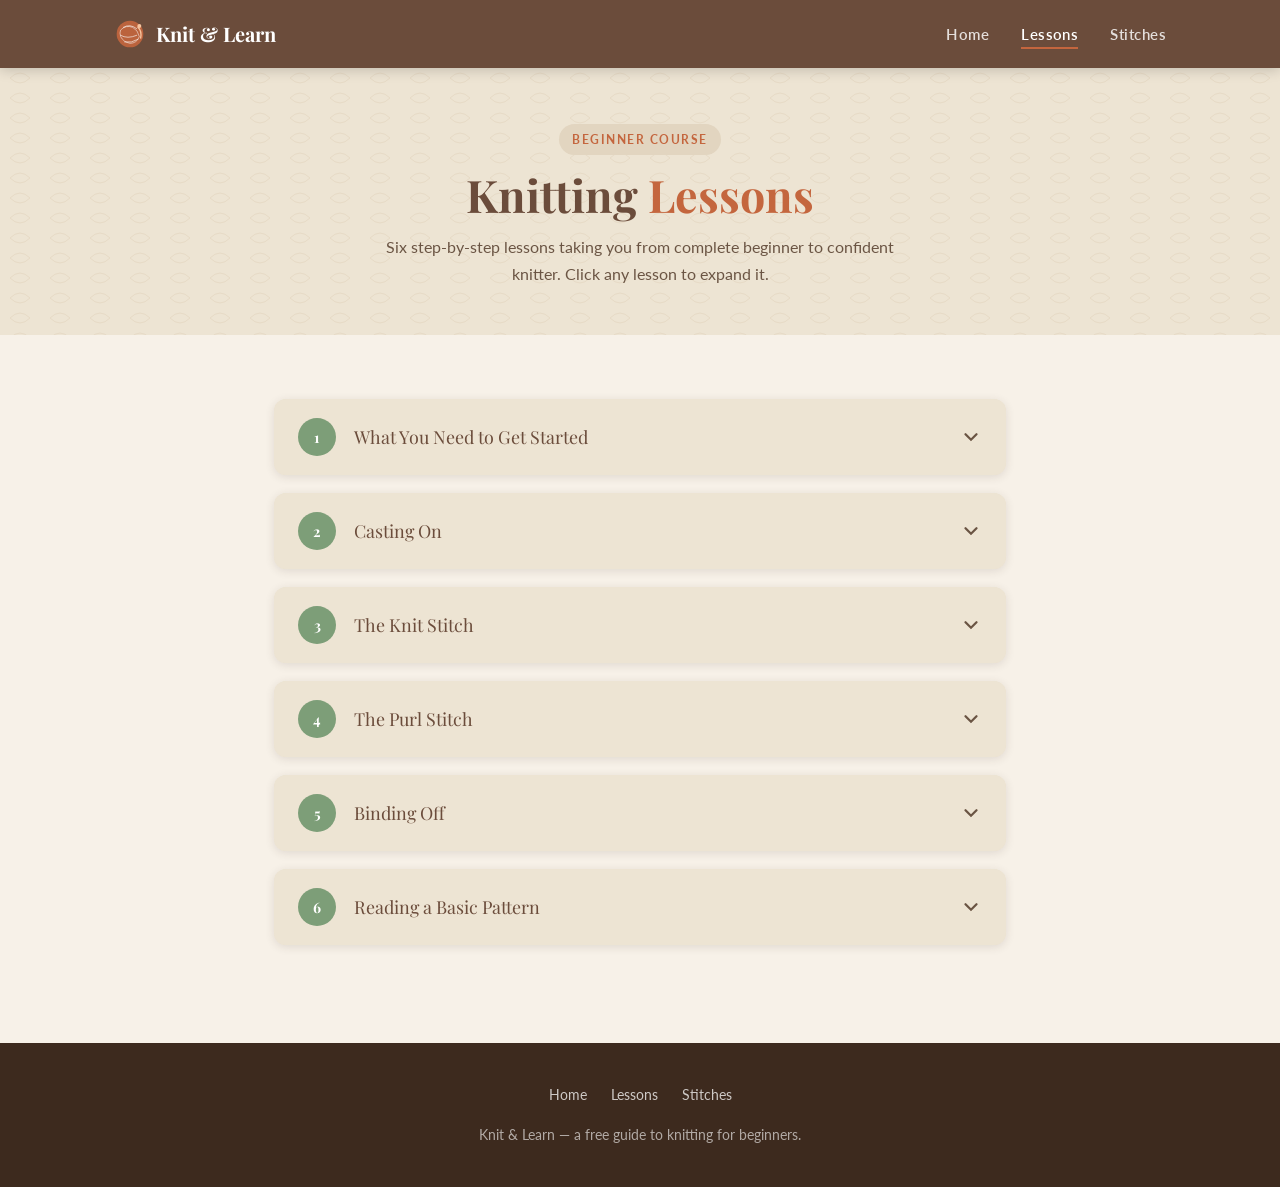
==== lessons.html @ 9a9855df "Fix cast-on steps: dominant needle wording and repeat range Co-Authored-By: Claude Opus 4.6 <noreply" ====
<!DOCTYPE html>
<html lang="en">
<head>
  <meta charset="UTF-8">
  <meta name="viewport" content="width=device-width, initial-scale=1.0">
  <title>Beginner Lessons — Knit &amp; Learn</title>
  <link rel="preconnect" href="https://fonts.googleapis.com">
  <link rel="preconnect" href="https://fonts.gstatic.com" crossorigin>
  <link href="https://fonts.googleapis.com/css2?family=Playfair+Display:ital,wght@0,400;0,700;1,400&family=Lato:wght@400;600;700&display=swap" rel="stylesheet">
  <link rel="stylesheet" href="styles.css">
</head>
<body>

<!-- ── NAVIGATION ── -->
<nav>
  <div class="nav-inner">
    <a href="index.html" class="nav-logo" aria-label="Knit &amp; Learn home">
      <svg viewBox="0 0 48 48" fill="none" xmlns="http://www.w3.org/2000/svg" aria-hidden="true">
        <circle cx="24" cy="24" r="20" fill="#c4663e" opacity=".9"/>
        <path d="M10 18 Q18 10 28 14 Q36 18 38 28 Q34 38 24 38 Q14 36 10 28 Q8 22 10 18Z" fill="none" stroke="#fff" stroke-width="1.5" opacity=".5"/>
        <path d="M14 14 Q24 8 34 16" stroke="#fff" stroke-width="1.5" fill="none" stroke-linecap="round" opacity=".6"/>
        <path d="M10 26 Q20 32 34 26" stroke="#fff" stroke-width="1.5" fill="none" stroke-linecap="round" opacity=".6"/>
        <path d="M16 36 Q26 38 36 32" stroke="#fff" stroke-width="1.5" fill="none" stroke-linecap="round" opacity=".6"/>
        <path d="M36 14 Q42 20 40 30" stroke="#f7c59f" stroke-width="2" fill="none" stroke-linecap="round"/>
        <circle cx="38" cy="12" r="3" fill="#f7c59f"/>
      </svg>
      Knit &amp; Learn
    </a>
    <ul class="nav-links">
      <li><a href="index.html">Home</a></li>
      <li><a href="lessons.html">Lessons</a></li>
      <li><a href="stitches.html">Stitches</a></li>
    </ul>
    <button class="nav-hamburger" aria-label="Toggle menu" aria-expanded="false">
      <span></span><span></span><span></span>
    </button>
  </div>
</nav>

<!-- ── PAGE HERO ── -->
<div class="page-hero">
  <div class="container">
    <div class="section-tag">Beginner Course</div>
    <h1>Knitting <span>Lessons</span></h1>
    <p>Six step-by-step lessons taking you from complete beginner to confident knitter. Click any lesson to expand it.</p>
  </div>
</div>

<!-- ── LESSONS ── -->
<section class="lessons-section">
  <div class="container" style="max-width: 780px;">

    <!-- Lesson 1 -->
    <div class="lesson-card reveal">
      <div class="lesson-header" role="button" tabindex="0" aria-expanded="false">
        <div class="lesson-num">1</div>
        <div class="lesson-title">What You Need to Get Started</div>
        <svg class="lesson-chevron" viewBox="0 0 24 24" fill="none" stroke="currentColor" stroke-width="2.5" stroke-linecap="round">
          <polyline points="6 9 12 15 18 9"/>
        </svg>
      </div>
      <div class="lesson-body">
        <div class="lesson-content">
          <h4>Materials</h4>
          <p>Before your first stitch, gather these basics.</p>

          <div class="supplies-grid">
            <div class="supply-card">
              <div class="supply-icon">🪡</div>
              <strong>Knitting Needles</strong>
              <p>1 set of knitting needles.</p>
            </div>
            <div class="supply-card">
              <div class="supply-icon">🧶</div>
              <strong>Yarn</strong>
              <p>At least a mini skein of yarn.</p>
            </div>
            <div class="supply-card">
              <div class="supply-icon">✂️</div>
              <strong>Scissors</strong>
              <p>Any scissors for cutting yarn.</p>
            </div>
            <div class="supply-card">
              <div class="supply-icon">🛡️</div>
              <strong>Point Protectors</strong>
              <p>Optional but recommended, to keep stitches from slipping off the needle when you are not knitting.</p>
            </div>
          </div>

          <div class="tip-box">
            <strong>Tip:</strong> If you are using a combination of knit and purl stitches, keep a pencil and paper handy to track your rows.
          </div>
        </div>
      </div>
    </div>

    <!-- Lesson 2 -->
    <div class="lesson-card reveal">
      <div class="lesson-header" role="button" tabindex="0" aria-expanded="false">
        <div class="lesson-num">2</div>
        <div class="lesson-title">Casting On</div>
        <svg class="lesson-chevron" viewBox="0 0 24 24" fill="none" stroke="currentColor" stroke-width="2.5" stroke-linecap="round">
          <polyline points="6 9 12 15 18 9"/>
        </svg>
      </div>
      <div class="lesson-body">
        <div class="lesson-content">
          <h4>What is Casting On?</h4>
          <p>Casting on creates the first row of loops on your needle. These loops become the foundation of your knitting.</p>

          <h4>How to Cast On</h4>
          <ol class="steps-list">
            <li>Tie a slip knot by pinching a crossed loop, leaving 1-2 inches on the end and pulling the yarn attached to the ball over the end and through the loop, creating a new loop.</li>
            <li>Put the new loop on one needle and put that needle in your non-dominant hand.</li>
            <li>Stick your dominant needle upwards into the top loop to the back and on the opposite side of the knot.</li>
            <li>Wrap your dominant needle around the yarn attached to the ball once while it is wrapped around your non-dominant pointer finger behind your project.</li>
            <li>Take the new loop out of the loop you stuck your dominant needle through.</li>
            <li>Slip the bottom of the new loop onto your non-dominant needle.</li>
            <li>Repeat steps 3–6 until you reach your desired width.</li>
          </ol>

          <div class="tip-box">
            <strong>Tip:</strong> To keep your tension just right, you should feel the yarn gently tugging on your pointer finger. Most importantly, hold the needles with the tips up.
          </div>
        </div>
      </div>
    </div>

    <!-- Lesson 3 -->
    <div class="lesson-card reveal">
      <div class="lesson-header" role="button" tabindex="0" aria-expanded="false">
        <div class="lesson-num">3</div>
        <div class="lesson-title">The Knit Stitch</div>
        <svg class="lesson-chevron" viewBox="0 0 24 24" fill="none" stroke="currentColor" stroke-width="2.5" stroke-linecap="round">
          <polyline points="6 9 12 15 18 9"/>
        </svg>
      </div>
      <div class="lesson-body">
        <div class="lesson-content">
          <h4>The Foundation of Knitting</h4>
          <p>The knit stitch (abbreviated <strong>k</strong> in patterns) is the most fundamental knitting movement. All the knit stitch is, is casting-on, but instead of slipping the new loop onto your non-dominant needle, slip the top loop off your non-dominant needle.</p>

          <h4>How to Knit</h4>
          <ol class="steps-list">
            <li>Stick your dominant needle upwards into the top loop to the back and on the opposite side of the knot.</li>
            <li>Wrap your dominant needle around the yarn attached to the ball once while it is wrapped around your non-dominant pointer finger behind your project.</li>
            <li>Take the new loop out of the loop you stuck your dominant needle through.</li>
            <li>Instead of slipping the new loop onto your non-dominant needle, slip the top loop off your non-dominant needle.</li>
            <li>Repeat across all stitches. When all stitches have moved to the dominant needle, turn your work and start again.</li>
          </ol>

          <div class="tip-box">
            <strong>Tip:</strong> If you knit every single row, the fabric you make is called <strong>Garter Stitch</strong> — it creates a bumpy, squishy texture that lies flat. Perfect for a first scarf or dishcloth!
          </div>
        </div>
      </div>
    </div>

    <!-- Lesson 4 -->
    <div class="lesson-card reveal">
      <div class="lesson-header" role="button" tabindex="0" aria-expanded="false">
        <div class="lesson-num">4</div>
        <div class="lesson-title">The Purl Stitch</div>
        <svg class="lesson-chevron" viewBox="0 0 24 24" fill="none" stroke="currentColor" stroke-width="2.5" stroke-linecap="round">
          <polyline points="6 9 12 15 18 9"/>
        </svg>
      </div>
      <div class="lesson-body">
        <div class="lesson-content">
          <h4>The Knit Stitch's Mirror</h4>
          <p>The purl stitch (abbreviated <strong>p</strong>) is essentially a knit stitch worked in reverse. Together, knit and purl stitches are the two building blocks of almost all knitting patterns.</p>

          <h4>How to Purl</h4>
          <ol class="steps-list">
            <li>Move the yarn through the middle of your needles to the front of the project.</li>
            <li>Stick your dominant needle downwards to the front of your project.</li>
            <li>Do the rest of the stitch normally (wrap, pull through, slip off).</li>
          </ol>

          <h4>Knit + Purl Together</h4>
          <p>When you knit one row and purl the next row, alternating back and forth, the result is called <strong>Stockinette stitch</strong> — the classic smooth "V" fabric you see on T-shirts and store-bought sweaters.</p>

          <div class="tip-box">
            <strong>Tip:</strong> If you are using a combination of knit and purl stitches, keep a pencil and paper handy to track which row you are on.
          </div>
        </div>
      </div>
    </div>

    <!-- Lesson 5 -->
    <div class="lesson-card reveal">
      <div class="lesson-header" role="button" tabindex="0" aria-expanded="false">
        <div class="lesson-num">5</div>
        <div class="lesson-title">Binding Off</div>
        <svg class="lesson-chevron" viewBox="0 0 24 24" fill="none" stroke="currentColor" stroke-width="2.5" stroke-linecap="round">
          <polyline points="6 9 12 15 18 9"/>
        </svg>
      </div>
      <div class="lesson-body">
        <div class="lesson-content">
          <h4>Finishing Your Work</h4>
          <p>Binding off (also called "casting off") secures your stitches so your knitting doesn't unravel. It creates the finished edge at the end of your project.</p>

          <h4>How to Cast Off</h4>
          <ol class="steps-list">
            <li>Knit two stitches.</li>
            <li>Pull the bottom loop over the top loop and off your dominant needle.</li>
            <li>Knit one more stitch, and pull the bottom loop off again.</li>
            <li>Repeat until you have one loop left.</li>
            <li>When you have one loop left, loosen the loop, take it off your needle, cut the yarn, leaving about the same amount on the end, and pull the yarn through the last loop.</li>
          </ol>

          <div class="tip-box">
            <strong>Tip:</strong> If you want to add more stitches, just cast-on, but if you want to remove them, knit through two stitches and slip them both off.
          </div>
        </div>
      </div>
    </div>

    <!-- Lesson 6 -->
    <div class="lesson-card reveal">
      <div class="lesson-header" role="button" tabindex="0" aria-expanded="false">
        <div class="lesson-num">6</div>
        <div class="lesson-title">Reading a Basic Pattern</div>
        <svg class="lesson-chevron" viewBox="0 0 24 24" fill="none" stroke="currentColor" stroke-width="2.5" stroke-linecap="round">
          <polyline points="6 9 12 15 18 9"/>
        </svg>
      </div>
      <div class="lesson-body">
        <div class="lesson-content">
          <h4>Pattern Abbreviations</h4>
          <p>Knitting patterns use shorthand so instructions stay concise. Here are the most common ones you'll see in beginner patterns:</p>

          <table class="abbr-table">
            <thead>
              <tr><th>Abbreviation</th><th>Meaning</th></tr>
            </thead>
            <tbody>
              <tr><td><strong>k</strong></td><td>knit</td></tr>
              <tr><td><strong>p</strong></td><td>purl</td></tr>
              <tr><td><strong>co</strong></td><td>cast on</td></tr>
              <tr><td><strong>bo</strong></td><td>bind off</td></tr>
              <tr><td><strong>st(s)</strong></td><td>stitch(es)</td></tr>
              <tr><td><strong>rep</strong></td><td>repeat</td></tr>
              <tr><td><strong>RS / WS</strong></td><td>right side / wrong side</td></tr>
              <tr><td><strong>yo</strong></td><td>yarn over (creates a hole / decorative increase)</td></tr>
              <tr><td><strong>k2tog</strong></td><td>knit 2 stitches together (decrease)</td></tr>
              <tr><td><strong>pm</strong></td><td>place marker</td></tr>
            </tbody>
          </table>

          <h4>Understanding Gauge</h4>
          <p>Gauge tells you how many stitches and rows fit into a 4×4 inch square with specific yarn and needle size. Matching gauge ensures your finished piece is the right size. For practice swatches, don't worry about it — just knit!</p>

          <h4>Reading Repeats</h4>
          <p>When you see an asterisk <strong>*</strong> or brackets <strong>[ ]</strong>, it means repeat those stitches. For example:</p>
          <p><em>* k2, p2; rep from * to end</em> means: knit 2, purl 2, knit 2, purl 2… all the way to the end of the row. That's 2×2 ribbing!</p>

          <div class="tip-box">
            <strong>Your first project idea:</strong> Cast on 20 stitches of worsted weight yarn. Knit every row for about 8 inches. Bind off. You've made a swatch — or the beginning of a dishcloth! Aim for something small and rectangular to start.
          </div>
        </div>
      </div>
    </div>

  </div><!-- /container -->
</section>

<!-- ── FOOTER ── -->
<footer>
  <ul class="footer-links">
    <li><a href="index.html">Home</a></li>
    <li><a href="lessons.html">Lessons</a></li>
    <li><a href="stitches.html">Stitches</a></li>
  </ul>
  <p>Knit &amp; Learn &mdash; a free guide to knitting for beginners.</p>
</footer>

<script src="main.js"></script>
<script>
  // Keyboard accessibility for accordion headers
  document.querySelectorAll('.lesson-header').forEach(header => {
    header.addEventListener('keydown', e => {
      if (e.key === 'Enter' || e.key === ' ') {
        e.preventDefault();
        header.click();
      }
    });
    // Update aria-expanded when card opens/closes
    const card = header.closest('.lesson-card');
    const obs = new MutationObserver(() => {
      header.setAttribute('aria-expanded', card.classList.contains('open'));
    });
    obs.observe(card, { attributes: true, attributeFilter: ['class'] });
  });
</script>
</body>
</html>
---- styles.css ----
/* ── RESET & BASE ── */
*, *::before, *::after { box-sizing: border-box; margin: 0; padding: 0; }

:root {
  --cream:       #f7f1e8;
  --parchment:   #ede4d3;
  --parchment2:  #e2d5c0;
  --sage:        #7d9e78;
  --sage-dark:   #5f7d5b;
  --terracotta:  #c4663e;
  --terra-dark:  #a3512e;
  --warm-brown:  #6b4c3b;
  --text:        #3d2a1e;
  --text-light:  #6b5544;
  --shadow:      rgba(61,42,30,0.12);
  --radius:      12px;
  --font-head:   'Playfair Display', Georgia, serif;
  --font-body:   'Lato', system-ui, sans-serif;
  --max-w:       1100px;
  --nav-h:       68px;
}

html { scroll-behavior: smooth; }

body {
  font-family: var(--font-body);
  background: var(--cream);
  color: var(--text);
  line-height: 1.7;
  font-size: 1rem;
}

img { max-width: 100%; display: block; }
a { color: var(--sage-dark); text-decoration: none; }
a:hover { text-decoration: underline; }

h1,h2,h3,h4 {
  font-family: var(--font-head);
  line-height: 1.25;
  color: var(--warm-brown);
}

/* ── UTILITIES ── */
.container { max-width: var(--max-w); margin: 0 auto; padding: 0 1.5rem; }
.sr-only { position:absolute; width:1px; height:1px; overflow:hidden; clip:rect(0,0,0,0); }

.btn {
  display: inline-block;
  padding: .75rem 1.75rem;
  border-radius: 50px;
  font-family: var(--font-body);
  font-weight: 700;
  font-size: .95rem;
  cursor: pointer;
  transition: transform .15s, box-shadow .15s, background .15s;
  border: none;
  text-decoration: none;
}
.btn:hover { transform: translateY(-2px); text-decoration: none; }

.btn-primary {
  background: var(--sage);
  color: #fff;
  box-shadow: 0 4px 14px rgba(125,158,120,.35);
}
.btn-primary:hover { background: var(--sage-dark); box-shadow: 0 6px 18px rgba(125,158,120,.45); }

.btn-outline {
  background: transparent;
  color: var(--terracotta);
  border: 2px solid var(--terracotta);
}
.btn-outline:hover { background: var(--terracotta); color: #fff; }

.section-tag {
  display: inline-block;
  background: var(--parchment2);
  color: var(--terracotta);
  font-size: .78rem;
  font-weight: 700;
  letter-spacing: .12em;
  text-transform: uppercase;
  padding: .3rem .85rem;
  border-radius: 50px;
  margin-bottom: .75rem;
}

.sec-head {
  text-align: center;
  margin-bottom: 3rem;
}
.sec-head h2 {
  font-size: clamp(1.7rem, 3vw, 2.4rem);
  margin-bottom: .6rem;
}
.sec-head h2 span { color: var(--terracotta); }
.sec-head p { color: var(--text-light); max-width: 540px; margin: 0 auto; }

/* scroll reveal */
.reveal { opacity: 0; transform: translateY(24px); transition: opacity .6s ease, transform .6s ease; }
.reveal.visible { opacity: 1; transform: none; }

/* ── NAVIGATION ── */
nav {
  position: sticky;
  top: 0;
  z-index: 100;
  height: var(--nav-h);
  background: var(--warm-brown);
  box-shadow: 0 2px 12px rgba(0,0,0,.18);
  display: flex;
  align-items: center;
}

.nav-inner {
  display: flex;
  align-items: center;
  justify-content: space-between;
  width: 100%;
  max-width: var(--max-w);
  margin: 0 auto;
  padding: 0 1.5rem;
}

.nav-logo {
  display: flex;
  align-items: center;
  gap: .6rem;
  color: #fff;
  font-family: var(--font-head);
  font-size: 1.25rem;
  font-weight: 700;
  text-decoration: none;
}
.nav-logo svg { width: 32px; height: 32px; flex-shrink: 0; }
.nav-logo:hover { opacity: .9; text-decoration: none; }

.nav-links {
  display: flex;
  gap: 2rem;
  list-style: none;
}
.nav-links a {
  color: rgba(255,255,255,.82);
  font-weight: 600;
  font-size: .95rem;
  letter-spacing: .03em;
  transition: color .15s;
  text-decoration: none;
  padding: .25rem 0;
  border-bottom: 2px solid transparent;
}
.nav-links a:hover,
.nav-links a.active { color: #fff; border-bottom-color: var(--terracotta); text-decoration: none; }

.nav-hamburger {
  display: none;
  background: none;
  border: none;
  cursor: pointer;
  padding: .4rem;
  flex-direction: column;
  gap: 5px;
}
.nav-hamburger span {
  display: block;
  width: 26px;
  height: 2px;
  background: #fff;
  border-radius: 2px;
  transition: transform .25s, opacity .25s;
}
.nav-hamburger.open span:nth-child(1) { transform: translateY(7px) rotate(45deg); }
.nav-hamburger.open span:nth-child(2) { opacity: 0; }
.nav-hamburger.open span:nth-child(3) { transform: translateY(-7px) rotate(-45deg); }

/* ── HERO ── */
.hero {
  position: relative;
  overflow: hidden;
  padding: 6rem 1.5rem 5rem;
  text-align: center;
  background-color: var(--parchment);
}

/* knit-stitch SVG pattern overlay */
.hero::before {
  content: '';
  position: absolute;
  inset: 0;
  background-image: url("data:image/svg+xml,%3Csvg xmlns='http://www.w3.org/2000/svg' width='40' height='40'%3E%3Cpath d='M10 10 Q20 0 30 10 Q20 20 10 10Z' fill='none' stroke='%23c4a882' stroke-width='1' opacity='.35'/%3E%3Cpath d='M10 30 Q20 20 30 30 Q20 40 10 30Z' fill='none' stroke='%23c4a882' stroke-width='1' opacity='.35'/%3E%3C/svg%3E");
  background-size: 40px 40px;
  opacity: .6;
  pointer-events: none;
}

.hero-content { position: relative; z-index: 1; max-width: 700px; margin: 0 auto; }

.hero h1 {
  font-size: clamp(2.1rem, 5vw, 3.4rem);
  color: var(--warm-brown);
  margin-bottom: 1.1rem;
}
.hero h1 span { color: var(--terracotta); }
.hero p {
  font-size: 1.15rem;
  color: var(--text-light);
  max-width: 520px;
  margin: 0 auto 2rem;
}
.hero-btns { display: flex; gap: 1rem; justify-content: center; flex-wrap: wrap; }

/* ── FEATURE CARDS ── */
.features { padding: 5rem 1.5rem; }

.feature-grid {
  display: grid;
  grid-template-columns: repeat(auto-fit, minmax(260px, 1fr));
  gap: 1.75rem;
}

.feature-card {
  background: var(--parchment);
  border-radius: var(--radius);
  padding: 2rem 1.75rem;
  box-shadow: 0 3px 14px var(--shadow);
  text-align: center;
  transition: transform .2s, box-shadow .2s;
}
.feature-card:hover { transform: translateY(-4px); box-shadow: 0 8px 24px var(--shadow); }

.feature-icon {
  font-size: 2.6rem;
  margin-bottom: .9rem;
  line-height: 1;
}
.feature-card h3 {
  font-size: 1.2rem;
  margin-bottom: .5rem;
  color: var(--warm-brown);
}
.feature-card p { font-size: .93rem; color: var(--text-light); }

/* ── GET STARTED (home teaser) ── */
.get-started {
  background: var(--warm-brown);
  color: #fff;
  padding: 5rem 1.5rem;
  text-align: center;
}
.get-started .section-tag { background: rgba(255,255,255,.15); color: #fff; }
.get-started h2 { color: #fff; font-size: clamp(1.6rem, 3vw, 2.2rem); margin-bottom: .8rem; }
.get-started p { color: rgba(255,255,255,.78); max-width: 520px; margin: 0 auto 2rem; }

.lesson-preview {
  display: flex;
  flex-direction: column;
  gap: 1rem;
  max-width: 560px;
  margin: 0 auto 2.5rem;
  text-align: left;
}
.preview-item {
  background: rgba(255,255,255,.1);
  border-radius: 8px;
  padding: .8rem 1.2rem;
  display: flex;
  align-items: center;
  gap: 1rem;
  color: rgba(255,255,255,.9);
  font-weight: 600;
  font-size: .95rem;
}
.preview-num {
  width: 30px;
  height: 30px;
  border-radius: 50%;
  background: var(--terracotta);
  display: flex;
  align-items: center;
  justify-content: center;
  font-size: .8rem;
  font-weight: 700;
  flex-shrink: 0;
}

/* ── FOOTER ── */
footer {
  background: var(--text);
  color: rgba(255,255,255,.6);
  text-align: center;
  padding: 2.5rem 1.5rem;
  font-size: .88rem;
}
footer a { color: rgba(255,255,255,.75); }
footer a:hover { color: #fff; }
.footer-links { display: flex; gap: 1.5rem; justify-content: center; margin-bottom: 1rem; list-style: none; }

/* ── PAGE HERO (inner pages) ── */
.page-hero {
  background: var(--parchment);
  padding: 3.5rem 1.5rem 3rem;
  text-align: center;
  position: relative;
  overflow: hidden;
}
.page-hero::before {
  content: '';
  position: absolute;
  inset: 0;
  background-image: url("data:image/svg+xml,%3Csvg xmlns='http://www.w3.org/2000/svg' width='40' height='40'%3E%3Cpath d='M10 10 Q20 0 30 10 Q20 20 10 10Z' fill='none' stroke='%23c4a882' stroke-width='1' opacity='.35'/%3E%3Cpath d='M10 30 Q20 20 30 30 Q20 40 10 30Z' fill='none' stroke='%23c4a882' stroke-width='1' opacity='.35'/%3E%3C/svg%3E");
  background-size: 40px 40px;
  opacity: .5;
  pointer-events: none;
}
.page-hero .container { position: relative; z-index: 1; }
.page-hero h1 { font-size: clamp(1.9rem, 4vw, 2.8rem); margin-bottom: .6rem; }
.page-hero h1 span { color: var(--terracotta); }
.page-hero p { color: var(--text-light); max-width: 540px; margin: 0 auto; }

/* ── LESSONS ── */
.lessons-section { padding: 4rem 1.5rem 5rem; }

.lesson-card {
  background: var(--parchment);
  border-radius: var(--radius);
  box-shadow: 0 2px 10px var(--shadow);
  margin-bottom: 1.1rem;
  overflow: hidden;
  transition: box-shadow .2s;
}
.lesson-card:hover { box-shadow: 0 5px 18px var(--shadow); }

.lesson-header {
  display: flex;
  align-items: center;
  gap: 1.1rem;
  padding: 1.2rem 1.5rem;
  cursor: pointer;
  user-select: none;
  background: var(--parchment);
  transition: background .15s;
}
.lesson-header:hover { background: var(--parchment2); }

.lesson-num {
  width: 38px;
  height: 38px;
  border-radius: 50%;
  background: var(--sage);
  color: #fff;
  font-weight: 700;
  font-size: .9rem;
  display: flex;
  align-items: center;
  justify-content: center;
  flex-shrink: 0;
  font-family: var(--font-head);
}
.lesson-num.active { background: var(--terracotta); }

.lesson-title {
  font-family: var(--font-head);
  font-size: 1.12rem;
  color: var(--warm-brown);
  flex: 1;
}

.lesson-chevron {
  width: 22px;
  height: 22px;
  color: var(--text-light);
  transition: transform .3s;
  flex-shrink: 0;
}
.lesson-card.open .lesson-chevron { transform: rotate(180deg); }

.lesson-body {
  max-height: 0;
  overflow: hidden;
  transition: max-height .45s ease;
}
.lesson-card.open .lesson-body { max-height: 2000px; }

.lesson-content {
  padding: 0 1.5rem 1.75rem 1.5rem;
  border-top: 1px solid var(--parchment2);
  padding-top: 1.3rem;
}

.lesson-content h4 {
  font-size: .9rem;
  color: var(--terracotta);
  text-transform: uppercase;
  letter-spacing: .09em;
  margin: 1.2rem 0 .5rem;
  font-family: var(--font-body);
  font-weight: 700;
}
.lesson-content h4:first-child { margin-top: 0; }

.lesson-content p { color: var(--text); margin-bottom: .6rem; font-size: .96rem; }

.lesson-content ol,
.lesson-content ul {
  padding-left: 1.4rem;
  margin-bottom: .75rem;
  color: var(--text);
  font-size: .96rem;
}
.lesson-content li { margin-bottom: .35rem; }

.tip-box {
  background: rgba(125,158,120,.13);
  border-left: 3px solid var(--sage);
  border-radius: 0 8px 8px 0;
  padding: .8rem 1.1rem;
  margin-top: 1rem;
  font-size: .91rem;
  color: var(--text-light);
}
.tip-box strong { color: var(--sage-dark); }

.supplies-grid {
  display: grid;
  grid-template-columns: repeat(auto-fit, minmax(190px, 1fr));
  gap: .85rem;
  margin: .75rem 0;
}
.supply-card {
  background: var(--cream);
  border-radius: 8px;
  padding: .9rem 1rem;
  border: 1px solid var(--parchment2);
}
.supply-card .supply-icon { font-size: 1.6rem; margin-bottom: .3rem; }
.supply-card strong { display: block; font-size: .92rem; color: var(--warm-brown); margin-bottom: .2rem; }
.supply-card p { font-size: .84rem; color: var(--text-light); margin: 0; }

.steps-list {
  counter-reset: steps;
  list-style: none;
  padding: 0;
}
.steps-list li {
  counter-increment: steps;
  display: flex;
  gap: .9rem;
  margin-bottom: .9rem;
  font-size: .96rem;
}
.steps-list li::before {
  content: counter(steps);
  width: 26px;
  height: 26px;
  border-radius: 50%;
  background: var(--terracotta);
  color: #fff;
  font-size: .78rem;
  font-weight: 700;
  display: flex;
  align-items: center;
  justify-content: center;
  flex-shrink: 0;
  margin-top: .15rem;
}

.abbr-table {
  width: 100%;
  border-collapse: collapse;
  font-size: .92rem;
  margin: .6rem 0;
}
.abbr-table th,
.abbr-table td {
  text-align: left;
  padding: .55rem .75rem;
  border-bottom: 1px solid var(--parchment2);
}
.abbr-table th { color: var(--terracotta); font-weight: 700; background: var(--cream); }

/* ── STITCHES ── */
.stitches-section { padding: 4rem 1.5rem 5rem; }

.filter-bar {
  display: flex;
  gap: .6rem;
  flex-wrap: wrap;
  justify-content: center;
  margin-bottom: 2.5rem;
}
.filter-btn {
  background: var(--parchment);
  border: 2px solid var(--parchment2);
  color: var(--text-light);
  padding: .45rem 1.1rem;
  border-radius: 50px;
  font-size: .87rem;
  font-weight: 600;
  cursor: pointer;
  transition: all .15s;
}
.filter-btn:hover,
.filter-btn.active { background: var(--warm-brown); color: #fff; border-color: var(--warm-brown); }

.stitches-grid {
  display: grid;
  grid-template-columns: repeat(auto-fill, minmax(300px, 1fr));
  gap: 1.5rem;
}

.stitch-card {
  background: var(--parchment);
  border-radius: var(--radius);
  box-shadow: 0 2px 10px var(--shadow);
  overflow: hidden;
  transition: transform .2s, box-shadow .2s;
  display: flex;
  flex-direction: column;
}
.stitch-card:hover { transform: translateY(-4px); box-shadow: 0 8px 22px var(--shadow); }
.stitch-card[data-level="intermediate"] { display: flex; }

.stitch-top {
  padding: 1.4rem 1.4rem .9rem;
  border-bottom: 1px solid var(--parchment2);
}

.stitch-name-row {
  display: flex;
  align-items: flex-start;
  justify-content: space-between;
  gap: .6rem;
  margin-bottom: .4rem;
}

.stitch-name {
  font-family: var(--font-head);
  font-size: 1.15rem;
  color: var(--warm-brown);
}

.badge {
  font-size: .72rem;
  font-weight: 700;
  text-transform: uppercase;
  letter-spacing: .08em;
  padding: .22rem .65rem;
  border-radius: 50px;
  flex-shrink: 0;
}
.badge-beginner { background: #d4edda; color: #276636; }
.badge-intermediate { background: #fff3cd; color: #856404; }

.stitch-desc { font-size: .9rem; color: var(--text-light); line-height: 1.5; }

.stitch-body { padding: 1.2rem 1.4rem; flex: 1; }

.stitch-body h4 {
  font-size: .82rem;
  color: var(--terracotta);
  text-transform: uppercase;
  letter-spacing: .1em;
  font-family: var(--font-body);
  font-weight: 700;
  margin-bottom: .55rem;
}

.stitch-steps {
  counter-reset: ssteps;
  list-style: none;
  padding: 0;
  margin-bottom: .9rem;
}
.stitch-steps li {
  counter-increment: ssteps;
  display: flex;
  gap: .75rem;
  font-size: .89rem;
  color: var(--text);
  margin-bottom: .5rem;
}
.stitch-steps li::before {
  content: counter(ssteps);
  width: 22px;
  height: 22px;
  border-radius: 50%;
  background: var(--sage);
  color: #fff;
  font-size: .72rem;
  font-weight: 700;
  display: flex;
  align-items: center;
  justify-content: center;
  flex-shrink: 0;
  margin-top: .12rem;
}

.appearance-note {
  font-size: .85rem;
  color: var(--text-light);
  font-style: italic;
  border-top: 1px solid var(--parchment2);
  padding-top: .75rem;
  margin-top: .5rem;
}

/* ── MOBILE ── */
@media (max-width: 680px) {
  .nav-links {
    position: absolute;
    top: var(--nav-h);
    left: 0; right: 0;
    background: var(--warm-brown);
    flex-direction: column;
    gap: 0;
    max-height: 0;
    overflow: hidden;
    transition: max-height .35s ease;
  }
  .nav-links.open { max-height: 300px; }
  .nav-links li a {
    display: block;
    padding: 1rem 1.5rem;
    border-bottom: 1px solid rgba(255,255,255,.1);
    border-radius: 0;
  }
  .nav-hamburger { display: flex; }

  .hero-btns { flex-direction: column; align-items: center; }
  .hero { padding: 4rem 1.25rem 3.5rem; }

  .stitches-grid { grid-template-columns: 1fr; }
  .supplies-grid { grid-template-columns: 1fr 1fr; }
}

@media (max-width: 420px) {
  .supplies-grid { grid-template-columns: 1fr; }
}
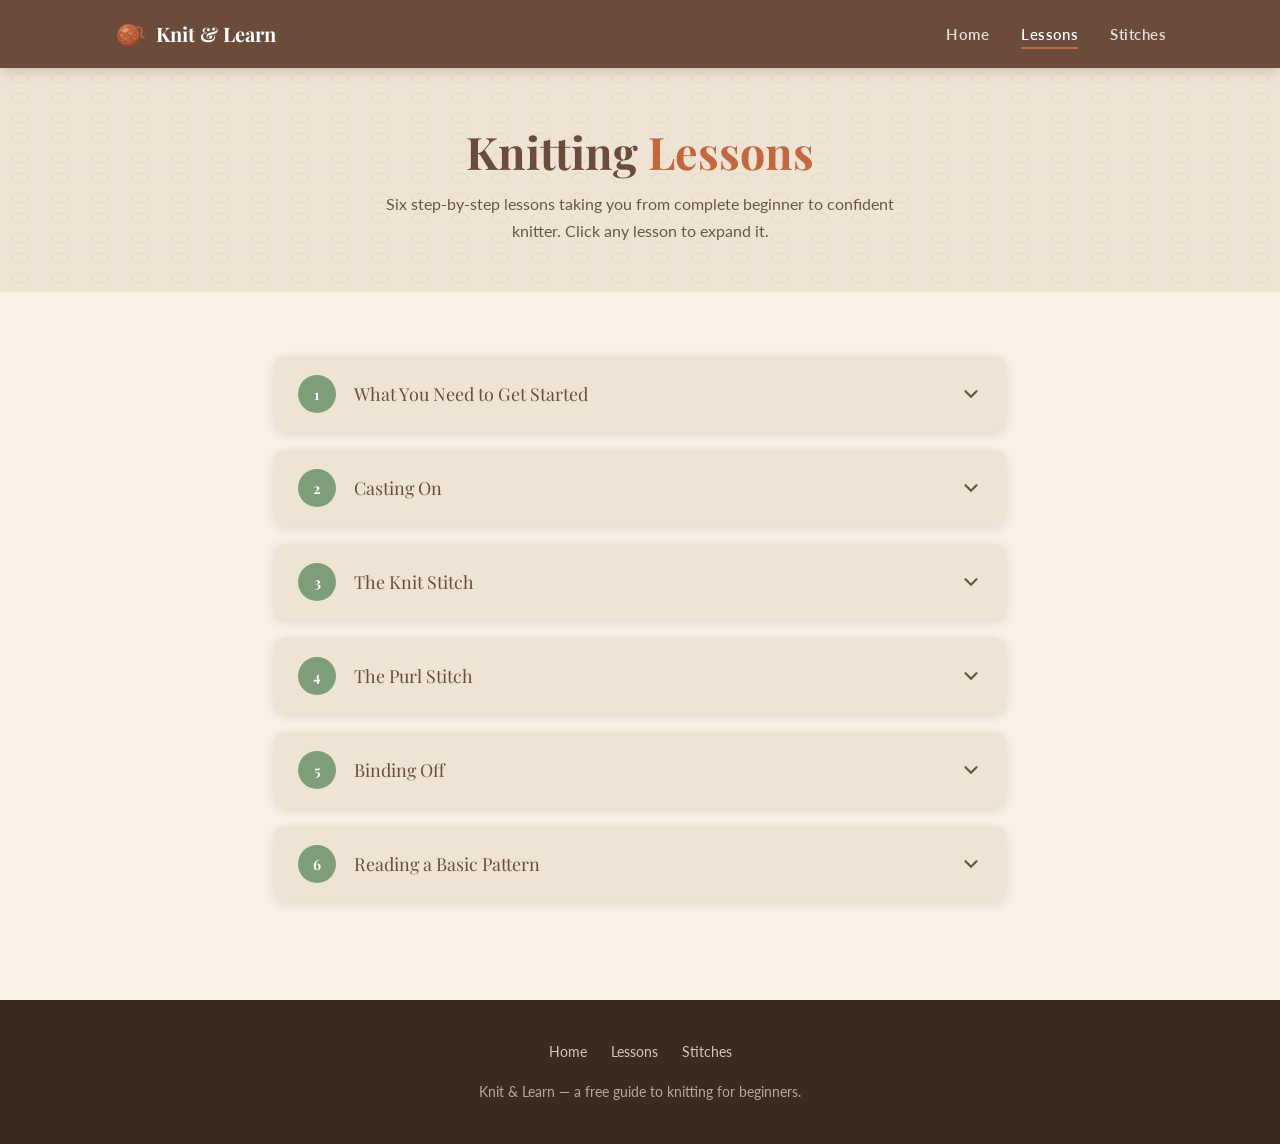
==== commit 75ee5843: "Edit log 1, 3, 4, 5: no emoji, no tag bubbles, no cable, better logo - remove every emoji (feature a" ====
--- a/lessons.html
+++ b/lessons.html
@@ -16,13 +16,34 @@
   <div class="nav-inner">
     <a href="index.html" class="nav-logo" aria-label="Knit &amp; Learn home">
       <svg viewBox="0 0 48 48" fill="none" xmlns="http://www.w3.org/2000/svg" aria-hidden="true">
-        <circle cx="24" cy="24" r="20" fill="#c4663e" opacity=".9"/>
-        <path d="M10 18 Q18 10 28 14 Q36 18 38 28 Q34 38 24 38 Q14 36 10 28 Q8 22 10 18Z" fill="none" stroke="#fff" stroke-width="1.5" opacity=".5"/>
-        <path d="M14 14 Q24 8 34 16" stroke="#fff" stroke-width="1.5" fill="none" stroke-linecap="round" opacity=".6"/>
-        <path d="M10 26 Q20 32 34 26" stroke="#fff" stroke-width="1.5" fill="none" stroke-linecap="round" opacity=".6"/>
-        <path d="M16 36 Q26 38 36 32" stroke="#fff" stroke-width="1.5" fill="none" stroke-linecap="round" opacity=".6"/>
-        <path d="M36 14 Q42 20 40 30" stroke="#f7c59f" stroke-width="2" fill="none" stroke-linecap="round"/>
-        <circle cx="38" cy="12" r="3" fill="#f7c59f"/>
+        <defs>
+          <radialGradient id="yarnBall" cx="36%" cy="30%" r="72%">
+            <stop offset="0%" stop-color="#e08b5f"/>
+            <stop offset="55%" stop-color="#c4663e"/>
+            <stop offset="100%" stop-color="#8e4526"/>
+          </radialGradient>
+          <clipPath id="yarnClip"><circle cx="22" cy="26" r="17"/></clipPath>
+        </defs>
+        <!-- loose strand trailing from the ball -->
+        <path d="M33 14 C41 12 44 18 41 23 C39 27 42 30 45 29" stroke="#c4663e" stroke-width="2.4" stroke-linecap="round" fill="none"/>
+        <circle cx="22" cy="26" r="17" fill="url(#yarnBall)"/>
+        <!-- wound strands: offset bundles, the way yarn actually lies on a ball -->
+        <g clip-path="url(#yarnClip)" fill="none" stroke-linecap="round">
+          <g stroke="#9d4b28" stroke-width="2.1" opacity=".8">
+            <ellipse cx="18" cy="24" rx="15" ry="8" transform="rotate(-38 18 24)"/>
+            <ellipse cx="25" cy="28" rx="15" ry="8" transform="rotate(-38 25 28)"/>
+            <ellipse cx="24" cy="23" rx="14" ry="7" transform="rotate(34 24 23)"/>
+            <ellipse cx="19" cy="31" rx="14" ry="6" transform="rotate(34 19 31)"/>
+          </g>
+          <g stroke="#eda877" stroke-width=".8" opacity=".5">
+            <ellipse cx="18" cy="23.1" rx="15" ry="8" transform="rotate(-38 18 23.1)"/>
+            <ellipse cx="25" cy="27.1" rx="15" ry="8" transform="rotate(-38 25 27.1)"/>
+            <ellipse cx="24" cy="22.1" rx="14" ry="7" transform="rotate(34 24 22.1)"/>
+          </g>
+        </g>
+        <!-- highlight and rim keep it from looking flat -->
+        <ellipse cx="15.5" cy="17.5" rx="5.6" ry="3.6" transform="rotate(-34 15.5 17.5)" fill="#fff" opacity=".2"/>
+        <circle cx="22" cy="26" r="17" stroke="#7d3c20" stroke-width="1" opacity=".4"/>
       </svg>
       Knit &amp; Learn
     </a>
@@ -40,7 +61,6 @@
 <!-- ── PAGE HERO ── -->
 <div class="page-hero">
   <div class="container">
-    <div class="section-tag">Beginner Course</div>
     <h1>Knitting <span>Lessons</span></h1>
     <p>Six step-by-step lessons taking you from complete beginner to confident knitter. Click any lesson to expand it.</p>
   </div>
@@ -66,22 +86,18 @@
 
           <div class="supplies-grid">
             <div class="supply-card">
-              <div class="supply-icon">🪡</div>
               <strong>Knitting Needles</strong>
               <p>1 set of knitting needles.</p>
             </div>
             <div class="supply-card">
-              <div class="supply-icon">🧶</div>
               <strong>Yarn</strong>
               <p>At least a mini skein of yarn.</p>
             </div>
             <div class="supply-card">
-              <div class="supply-icon">✂️</div>
               <strong>Scissors</strong>
               <p>Any scissors for cutting yarn.</p>
             </div>
             <div class="supply-card">
-              <div class="supply-icon">🛡️</div>
               <strong>Point Protectors</strong>
               <p>Optional but recommended, to keep stitches from slipping off the needle when you are not knitting.</p>
             </div>
--- a/styles.css
+++ b/styles.css
@@ -72,19 +72,6 @@
 }
 .btn-outline:hover { background: var(--terracotta); color: #fff; }
 
-.section-tag {
-  display: inline-block;
-  background: var(--parchment2);
-  color: var(--terracotta);
-  font-size: .78rem;
-  font-weight: 700;
-  letter-spacing: .12em;
-  text-transform: uppercase;
-  padding: .3rem .85rem;
-  border-radius: 50px;
-  margin-bottom: .75rem;
-}
-
 .sec-head {
   text-align: center;
   margin-bottom: 3rem;
@@ -229,11 +216,6 @@
 }
 .feature-card:hover { transform: translateY(-4px); box-shadow: 0 8px 24px var(--shadow); }
 
-.feature-icon {
-  font-size: 2.6rem;
-  margin-bottom: .9rem;
-  line-height: 1;
-}
 .feature-card h3 {
   font-size: 1.2rem;
   margin-bottom: .5rem;
@@ -248,7 +230,6 @@
   padding: 5rem 1.5rem;
   text-align: center;
 }
-.get-started .section-tag { background: rgba(255,255,255,.15); color: #fff; }
 .get-started h2 { color: #fff; font-size: clamp(1.6rem, 3vw, 2.2rem); margin-bottom: .8rem; }
 .get-started p { color: rgba(255,255,255,.78); max-width: 520px; margin: 0 auto 2rem; }
 
@@ -433,7 +414,6 @@
   padding: .9rem 1rem;
   border: 1px solid var(--parchment2);
 }
-.supply-card .supply-icon { font-size: 1.6rem; margin-bottom: .3rem; }
 .supply-card strong { display: block; font-size: .92rem; color: var(--warm-brown); margin-bottom: .2rem; }
 .supply-card p { font-size: .84rem; color: var(--text-light); margin: 0; }
 
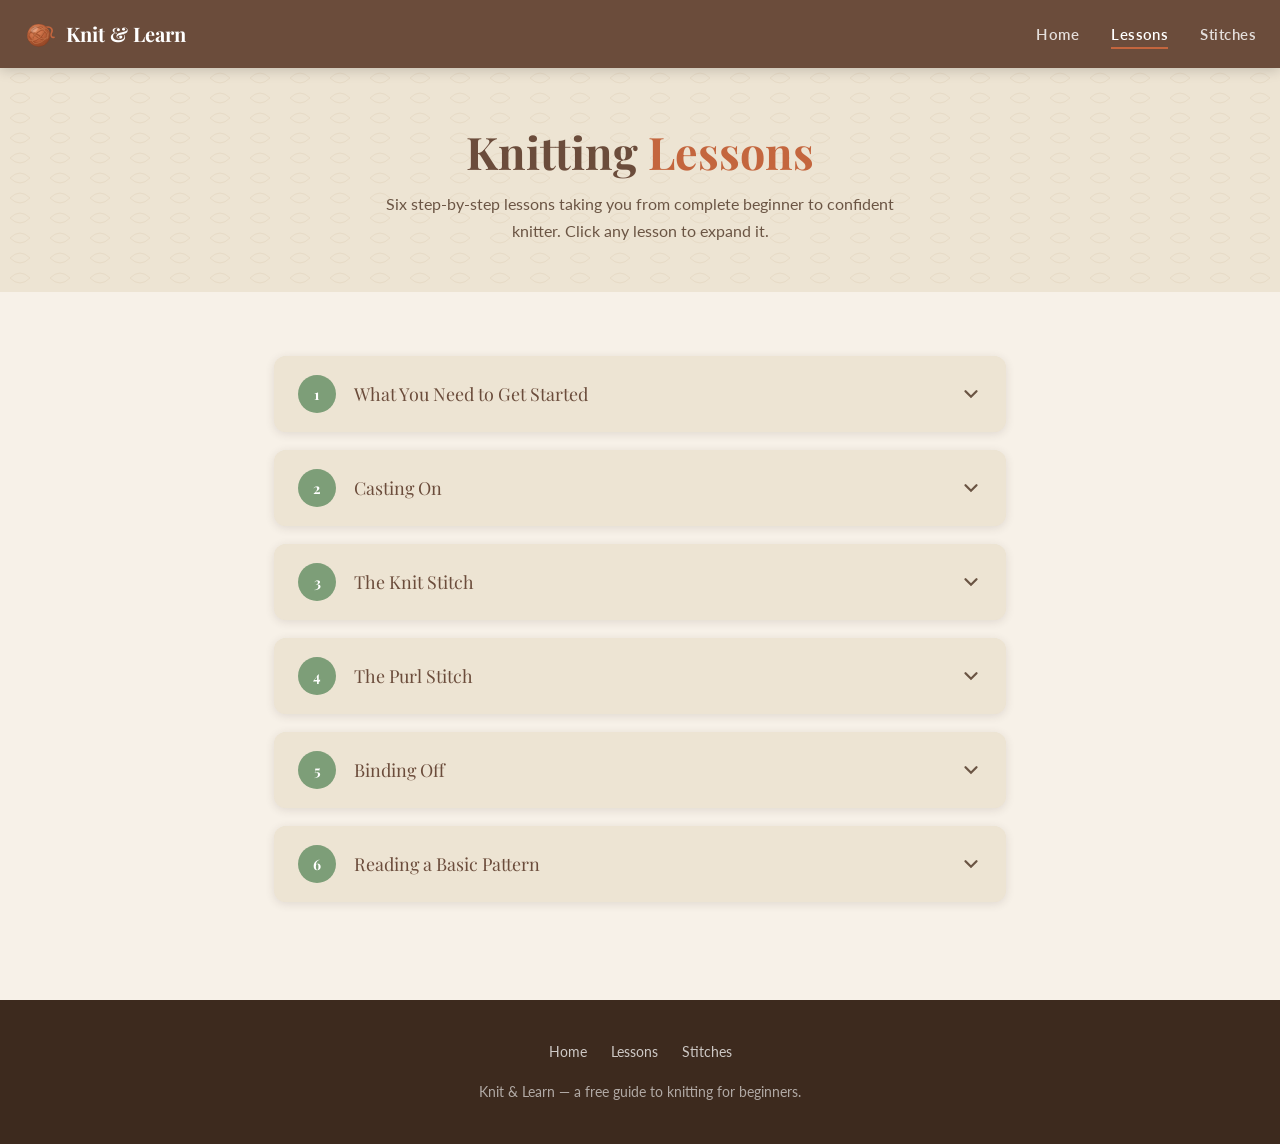
==== commit 6221a5ca: "Update lessons to match new instructions; explain casting off in pattern Co-Authored-By: Claude Sonn" ====
--- a/lessons.html
+++ b/lessons.html
@@ -4,6 +4,8 @@
   <meta charset="UTF-8">
   <meta name="viewport" content="width=device-width, initial-scale=1.0">
   <title>Beginner Lessons — Knit &amp; Learn</title>
+  <link rel="icon" href="favicon.svg" type="image/svg+xml">
+  <link rel="apple-touch-icon" href="apple-touch-icon.png">
   <link rel="preconnect" href="https://fonts.googleapis.com">
   <link rel="preconnect" href="https://fonts.gstatic.com" crossorigin>
   <link href="https://fonts.googleapis.com/css2?family=Playfair+Display:ital,wght@0,400;0,700;1,400&family=Lato:wght@400;600;700&display=swap" rel="stylesheet">
@@ -101,10 +103,10 @@
               <strong>Point Protectors</strong>
               <p>Optional but recommended, to keep stitches from slipping off the needle when you are not knitting.</p>
             </div>
-          </div>
-
-          <div class="tip-box">
-            <strong>Tip:</strong> If you are using a combination of knit and purl stitches, keep a pencil and paper handy to track your rows.
+            <div class="supply-card">
+              <strong>Pencil and Paper</strong>
+              <p>Only if you are using a combination of knit and purl stitches.</p>
+            </div>
           </div>
         </div>
       </div>
@@ -127,11 +129,11 @@
           <h4>How to Cast On</h4>
           <ol class="steps-list">
             <li>Tie a slip knot by pinching a crossed loop, leaving 1-2 inches on the end and pulling the yarn attached to the ball over the end and through the loop, creating a new loop.</li>
-            <li>Put the new loop on one needle and put that needle in your non-dominant hand.</li>
-            <li>Stick your dominant needle upwards into the top loop to the back and on the opposite side of the knot.</li>
+            <li>Put the new loop on one needle, tighten it slightly, and put that needle in your non-dominant hand.</li>
+            <li>Stick your dominant needle upwards into the top loop to the back.</li>
             <li>Wrap your dominant needle around the yarn attached to the ball once while it is wrapped around your non-dominant pointer finger behind your project.</li>
-            <li>Take the new loop out of the loop you stuck your dominant needle through.</li>
-            <li>Slip the bottom of the new loop onto your non-dominant needle.</li>
+            <li>Take the wrap out of the loop you stuck your dominant needle through.</li>
+            <li>Transfer the new loop bottom first onto your non-dominant needle.</li>
             <li>Repeat steps 3–6 until you reach your desired width.</li>
           </ol>
 
@@ -158,9 +160,9 @@
 
           <h4>How to Knit</h4>
           <ol class="steps-list">
-            <li>Stick your dominant needle upwards into the top loop to the back and on the opposite side of the knot.</li>
+            <li>Stick your dominant needle upwards into the top loop to the back.</li>
             <li>Wrap your dominant needle around the yarn attached to the ball once while it is wrapped around your non-dominant pointer finger behind your project.</li>
-            <li>Take the new loop out of the loop you stuck your dominant needle through.</li>
+            <li>Take the wrap out of the loop you stuck your dominant needle through.</li>
             <li>Instead of slipping the new loop onto your non-dominant needle, slip the top loop off your non-dominant needle.</li>
             <li>Repeat across all stitches. When all stitches have moved to the dominant needle, turn your work and start again.</li>
           </ol>
@@ -225,6 +227,9 @@
             <li>Repeat until you have one loop left.</li>
             <li>When you have one loop left, loosen the loop, take it off your needle, cut the yarn, leaving about the same amount on the end, and pull the yarn through the last loop.</li>
           </ol>
+
+          <h4>Casting Off in Pattern</h4>
+          <p>Some patterns tell you to cast off "in pattern." That means you keep following the stitch pattern while you bind off: knit the stitches that look like knits and purl the stitches that look like purls, then pull the bottom loop over each one as usual. This keeps ribbing and other textured stitches looking the same all the way to the edge. If a pattern just says to cast off, knit every stitch as described above.</p>
 
           <div class="tip-box">
             <strong>Tip:</strong> If you want to add more stitches, just cast-on, but if you want to remove them, knit through two stitches and slip them both off.
--- a/styles.css
+++ b/styles.css
@@ -104,8 +104,6 @@
   align-items: center;
   justify-content: space-between;
   width: 100%;
-  max-width: var(--max-w);
-  margin: 0 auto;
   padding: 0 1.5rem;
 }
 
@@ -216,6 +214,11 @@
 }
 .feature-card:hover { transform: translateY(-4px); box-shadow: 0 8px 24px var(--shadow); }
 
+.feature-icon {
+  font-size: 2.6rem;
+  margin-bottom: .9rem;
+  line-height: 1;
+}
 .feature-card h3 {
   font-size: 1.2rem;
   margin-bottom: .5rem;
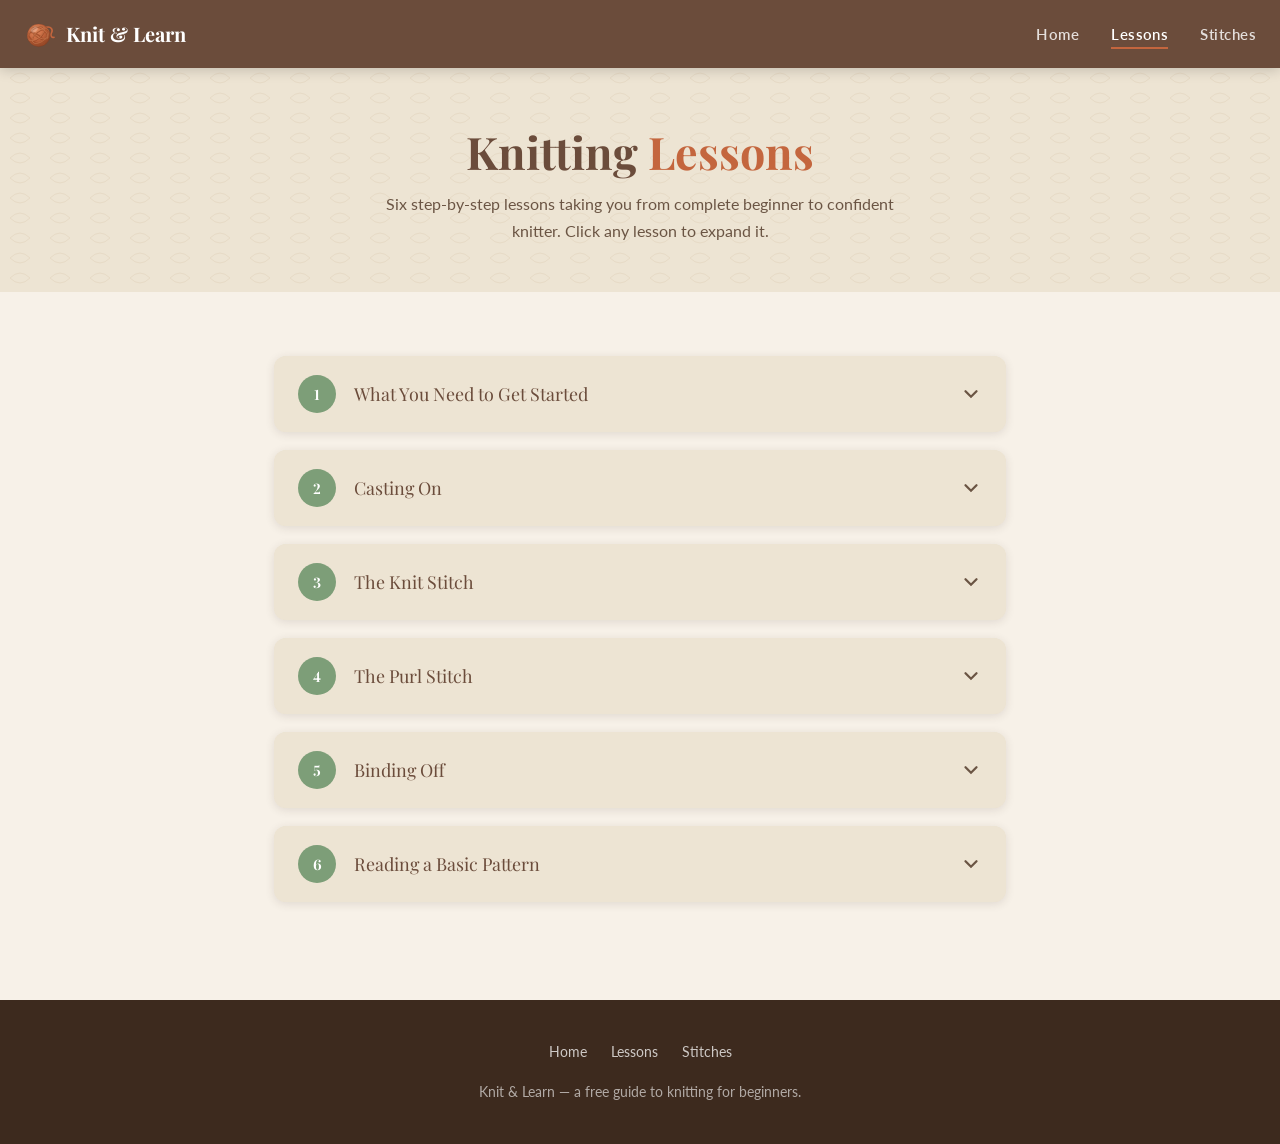
==== commit b62e0eb8: "update the lessons" ====
--- a/lessons.html
+++ b/lessons.html
@@ -128,13 +128,13 @@
 
           <h4>How to Cast On</h4>
           <ol class="steps-list">
-            <li>Tie a slip knot by pinching a crossed loop, leaving 1-2 inches on the end and pulling the yarn attached to the ball over the end and through the loop, creating a new loop.</li>
+            <li>Tie a slip knot by pinching a crossed loop, leaving 2-4 inches on the end and pulling the yarn attached to the ball over the end and through the loop, creating a new loop.</li>
             <li>Put the new loop on one needle, tighten it slightly, and put that needle in your non-dominant hand.</li>
             <li>Stick your dominant needle upwards into the top loop to the back.</li>
             <li>Wrap your dominant needle around the yarn attached to the ball once while it is wrapped around your non-dominant pointer finger behind your project.</li>
             <li>Take the wrap out of the loop you stuck your dominant needle through.</li>
             <li>Transfer the new loop bottom first onto your non-dominant needle.</li>
-            <li>Repeat steps 3–6 until you reach your desired width.</li>
+            <li>Repeat steps 3-6 until you reach your desired width.</li>
           </ol>
 
           <div class="tip-box">
@@ -229,7 +229,7 @@
           </ol>
 
           <h4>Casting Off in Pattern</h4>
-          <p>Some patterns tell you to cast off "in pattern." That means you keep following the stitch pattern while you bind off: knit the stitches that look like knits and purl the stitches that look like purls, then pull the bottom loop over each one as usual. This keeps ribbing and other textured stitches looking the same all the way to the edge. If a pattern just says to cast off, knit every stitch as described above.</p>
+          <p>Some patterns tell you to cast off "in pattern." That means you keep following the stitch pattern while you bind off. This keeps ribbing and other textured stitches looking the same all the way to the edge. If a pattern just says to cast off, knit every stitch as described above.</p>
 
           <div class="tip-box">
             <strong>Tip:</strong> If you want to add more stitches, just cast-on, but if you want to remove them, knit through two stitches and slip them both off.
@@ -263,7 +263,7 @@
               <tr><td><strong>bo</strong></td><td>bind off</td></tr>
               <tr><td><strong>st(s)</strong></td><td>stitch(es)</td></tr>
               <tr><td><strong>rep</strong></td><td>repeat</td></tr>
-              <tr><td><strong>RS / WS</strong></td><td>right side / wrong side</td></tr>
+              <tr><td><strong>RS / WS</strong></td><td>right side / wrong side &#40;odd side / even side&#41;</td></tr>
               <tr><td><strong>yo</strong></td><td>yarn over (creates a hole / decorative increase)</td></tr>
               <tr><td><strong>k2tog</strong></td><td>knit 2 stitches together (decrease)</td></tr>
               <tr><td><strong>pm</strong></td><td>place marker</td></tr>
@@ -271,7 +271,7 @@
           </table>
 
           <h4>Understanding Gauge</h4>
-          <p>Gauge tells you how many stitches and rows fit into a 4×4 inch square with specific yarn and needle size. Matching gauge ensures your finished piece is the right size. For practice swatches, don't worry about it — just knit!</p>
+          <p>Gauge tells you how many stitches and rows fit into a 4x4 inch square with specific yarn and needle size. Matching gauge ensures your finished piece is the right size. For practice swatches, don't worry about it — just knit!</p>
 
           <h4>Reading Repeats</h4>
           <p>When you see an asterisk <strong>*</strong> or brackets <strong>[ ]</strong>, it means repeat those stitches. For example:</p>
--- a/styles.css
+++ b/styles.css
@@ -342,6 +342,16 @@
   font-family: var(--font-head);
 }
 .lesson-num.active { background: var(--terracotta); }
+
+/* Center the digits in every number circle: Playfair's default old-style
+   numerals sit low, and inherited line-height pushes the glyph off-center. */
+.lesson-num,
+.preview-num,
+.steps-list li::before,
+.stitch-steps li::before {
+  line-height: 1;
+  font-variant-numeric: lining-nums;
+}
 
 .lesson-title {
   font-family: var(--font-head);
